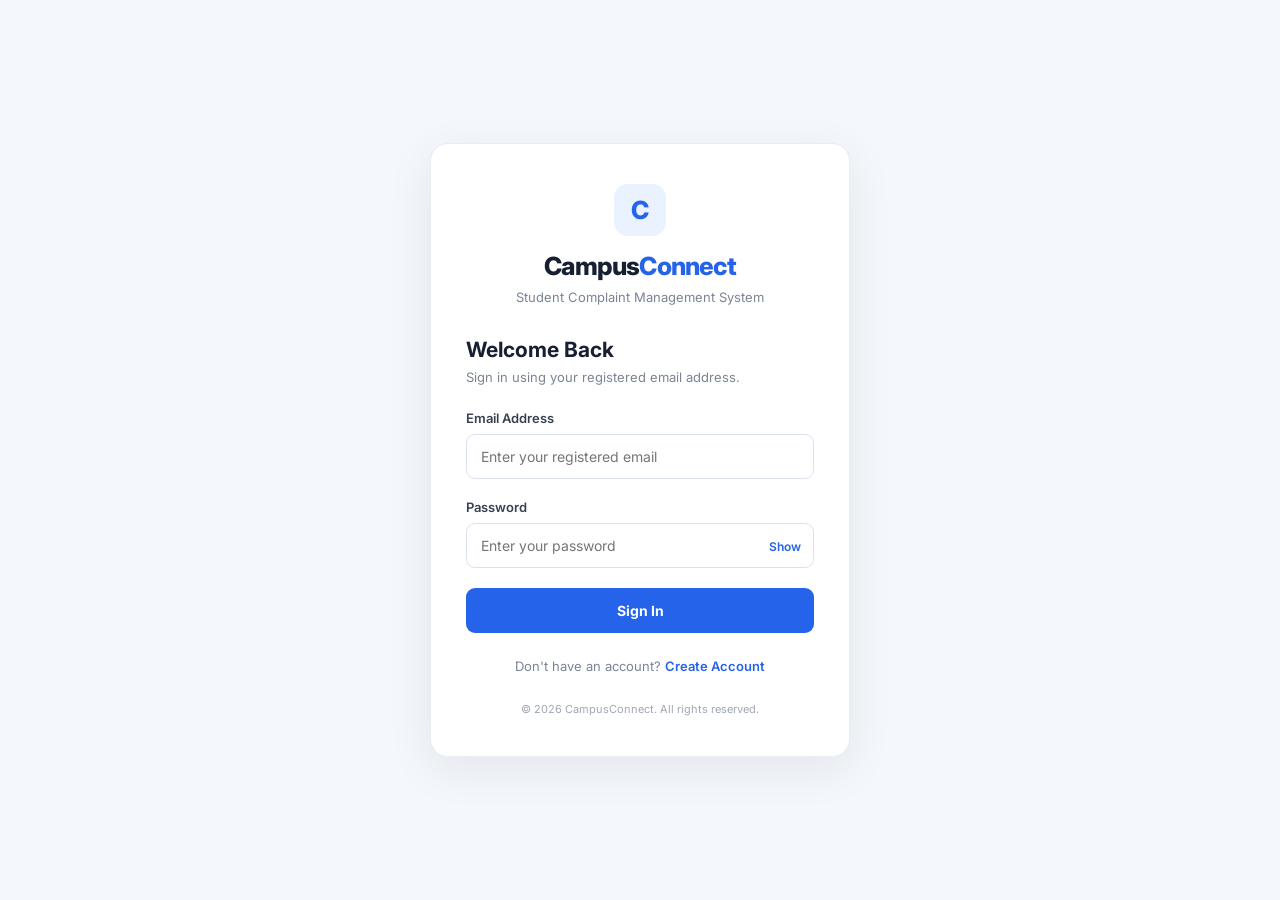
==== login.html @ ca95a3c1 "Connect registration and login page to AWS Lambda" ====
<!DOCTYPE html>
<html lang="en">
<head>
  <meta charset="UTF-8">
  <meta name="viewport" content="width=device-width, initial-scale=1.0">
  <title>CampusConnect | Login</title>

  <link rel="preconnect" href="https://fonts.googleapis.com">
  <link rel="preconnect" href="https://fonts.gstatic.com" crossorigin>
  <link href="https://fonts.googleapis.com/css2?family=Inter:wght@400;500;600;700;800&display=swap" rel="stylesheet">

  <style>
    * {
      margin: 0;
      padding: 0;
      box-sizing: border-box;
      font-family: 'Inter', sans-serif;
    }

    body {
      min-height: 100vh;
      background: #f4f7fb;
      display: flex;
      align-items: center;
      justify-content: center;
      padding: 20px;
      color: #172033;
    }

    .login-container {
      width: 100%;
      max-width: 420px;
      background: #ffffff;
      padding: 40px 35px;
      border-radius: 18px;
      box-shadow: 0 12px 45px rgba(20, 35, 65, 0.08);
      border: 1px solid #e9edf4;
    }

    /* Brand */

    .brand {
      text-align: center;
      margin-bottom: 32px;
    }

    .brand-icon {
      width: 52px;
      height: 52px;
      background: #eaf1ff;
      color: #2563eb;
      border-radius: 14px;
      display: flex;
      align-items: center;
      justify-content: center;
      font-size: 25px;
      font-weight: 800;
      margin: 0 auto 15px;
    }

    .brand h1 {
      font-size: 25px;
      font-weight: 800;
      letter-spacing: -0.8px;
    }

    .brand h1 span {
      color: #2563eb;
    }

    .brand p {
      color: #7b8496;
      font-size: 13px;
      margin-top: 8px;
    }

    /* Heading */

    .heading {
      margin-bottom: 25px;
    }

    .heading h2 {
      font-size: 21px;
      margin-bottom: 7px;
    }

    .heading p {
      font-size: 13px;
      color: #7b8496;
    }

    /* Form */

    .form-group {
      margin-bottom: 20px;
    }

    label {
      display: block;
      font-size: 13px;
      font-weight: 600;
      margin-bottom: 8px;
      color: #374151;
    }

    input {
      width: 100%;
      padding: 13px 14px;
      border: 1px solid #dce2eb;
      border-radius: 9px;
      font-size: 14px;
      outline: none;
      background: #ffffff;
      color: #172033;
      transition: 0.2s;
    }

    input:focus {
      border-color: #2563eb;
      box-shadow: 0 0 0 3px rgba(37, 99, 235, 0.1);
    }

    /* Password */

    .password-wrapper {
      position: relative;
    }

    .password-wrapper input {
      padding-right: 65px;
    }

    .toggle-password {
      position: absolute;
      right: 13px;
      top: 50%;
      transform: translateY(-50%);
      border: none;
      background: none;
      color: #2563eb;
      font-size: 12px;
      font-weight: 600;
      cursor: pointer;
    }

    /* Login Button */

    .login-btn {
      width: 100%;
      padding: 14px;
      background: #2563eb;
      color: white;
      border: none;
      border-radius: 9px;
      font-size: 14px;
      font-weight: 700;
      cursor: pointer;
      transition: 0.2s;
    }

    .login-btn:hover {
      background: #1d4ed8;
      transform: translateY(-1px);
    }

    /* Message */

    .message {
      display: none;
      padding: 12px;
      border-radius: 8px;
      font-size: 12px;
      margin-top: 15px;
      line-height: 1.5;
    }

    /* Register */

    .register-link {
      text-align: center;
      margin-top: 25px;
      color: #7b8496;
      font-size: 13px;
    }

    a {
      color: #2563eb;
      text-decoration: none;
      font-weight: 600;
    }

    a:hover {
      text-decoration: underline;
    }

    /* Footer */

    .footer {
      text-align: center;
      color: #a0a7b4;
      font-size: 11px;
      margin-top: 28px;
    }

    /* Mobile */

    @media (max-width: 480px) {
      .login-container {
        padding: 32px 23px;
      }
    }
  </style>
</head>

<body>

  <div class="login-container">

    <!-- Brand -->
    <div class="brand">
      <div class="brand-icon">C</div>

      <h1>Campus<span>Connect</span></h1>

      <p>Student Complaint Management System</p>
    </div>

    <!-- Heading -->
    <div class="heading">
      <h2>Welcome Back</h2>
      <p>Sign in using your registered email address.</p>
    </div>

    <!-- Login Form -->
    <form id="loginForm">

      <!-- Email -->
      <div class="form-group">
        <label for="email">Email Address</label>

        <input
          type="email"
          id="email"
          placeholder="Enter your registered email"
          autocomplete="username"
          required
        >
      </div>

      <!-- Password -->
      <div class="form-group">
        <label for="password">Password</label>

        <div class="password-wrapper">
          <input
            type="password"
            id="password"
            placeholder="Enter your password"
            autocomplete="current-password"
            required
          >

          <button
            type="button"
            class="toggle-password"
            id="togglePassword"
          >
            Show
          </button>
        </div>
      </div>

      <!-- Sign In -->
      <button type="submit" class="login-btn">
        Sign In
      </button>

      <div class="message" id="message" role="status"></div>

    </form>

    <!-- Registration Link -->
    <div class="register-link">
      Don't have an account?
      <a href="register.html">Create Account</a>
    </div>

    <!-- Footer -->
    <div class="footer">
      © 2026 CampusConnect. All rights reserved.
    </div>

  </div>

  <script>

    // Show / Hide Password
    const password = document.getElementById("password");

    const togglePassword =
      document.getElementById("togglePassword");

    togglePassword.addEventListener("click", function () {

      const isHidden = password.type === "password";

      password.type = isHidden ? "text" : "password";

      togglePassword.textContent =
        isHidden ? "Hide" : "Show";

    });


    // Login Form
    const loginForm = document.getElementById("loginForm");

    const message = document.getElementById("message");

    loginForm.addEventListener("submit", function (event) {

      event.preventDefault();

      const email =
        document.getElementById("email").value.trim();

      const passwordValue = password.value;

      if (!email || !passwordValue) {
        return;
      }

      message.style.display = "block";
      message.style.background = "#fff7e6";
      message.style.color = "#946200";

      message.textContent =
        "Login interface is ready. Connect Amazon Cognito to authenticate your account and retrieve your registered role.";

    });

  </script>

</body>
</html>
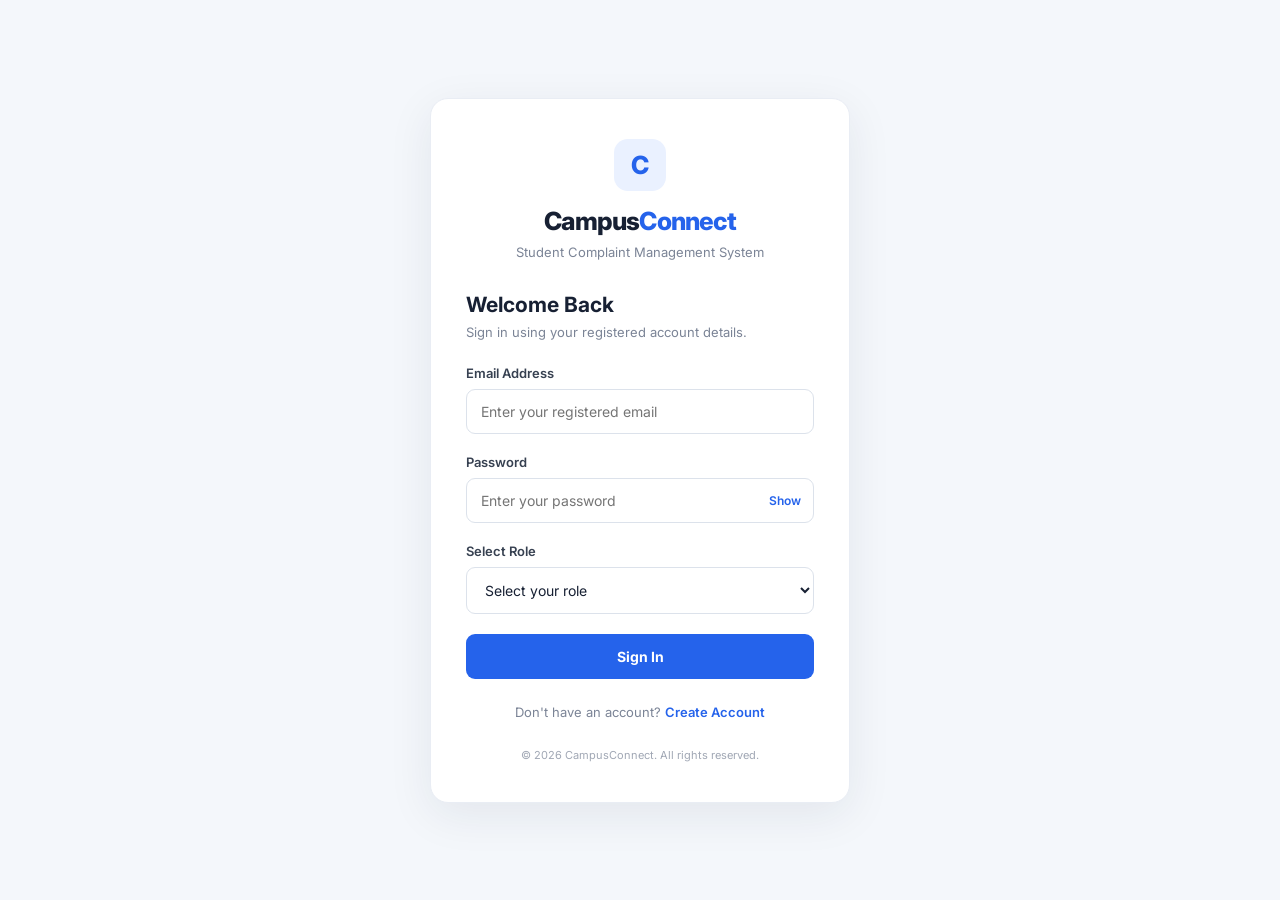
==== commit eb89a1b3: "Update Role Selection" ====
--- a/login.html
+++ b/login.html
@@ -37,12 +37,7 @@
       border: 1px solid #e9edf4;
     }
 
-    /* Brand */
-
-    .brand {
-      text-align: center;
-      margin-bottom: 32px;
-    }
+    .brand { text-align: center; margin-bottom: 32px; }
 
     .brand-icon {
       width: 52px;
@@ -64,37 +59,12 @@
       letter-spacing: -0.8px;
     }
 
-    .brand h1 span {
-      color: #2563eb;
-    }
-
-    .brand p {
-      color: #7b8496;
-      font-size: 13px;
-      margin-top: 8px;
-    }
-
-    /* Heading */
-
-    .heading {
-      margin-bottom: 25px;
-    }
-
-    .heading h2 {
-      font-size: 21px;
-      margin-bottom: 7px;
-    }
-
-    .heading p {
-      font-size: 13px;
-      color: #7b8496;
-    }
-
-    /* Form */
-
-    .form-group {
-      margin-bottom: 20px;
-    }
+    .brand h1 span { color: #2563eb; }
+    .brand p { color: #7b8496; font-size: 13px; margin-top: 8px; }
+    .heading { margin-bottom: 25px; }
+    .heading h2 { font-size: 21px; margin-bottom: 7px; }
+    .heading p { font-size: 13px; color: #7b8496; }
+    .form-group { margin-bottom: 20px; }
 
     label {
       display: block;
@@ -104,7 +74,7 @@
       color: #374151;
     }
 
-    input {
+    input, select {
       width: 100%;
       padding: 13px 14px;
       border: 1px solid #dce2eb;
@@ -116,20 +86,13 @@
       transition: 0.2s;
     }
 
-    input:focus {
+    input:focus, select:focus {
       border-color: #2563eb;
       box-shadow: 0 0 0 3px rgba(37, 99, 235, 0.1);
     }
 
-    /* Password */
-
-    .password-wrapper {
-      position: relative;
-    }
-
-    .password-wrapper input {
-      padding-right: 65px;
-    }
+    .password-wrapper { position: relative; }
+    .password-wrapper input { padding-right: 65px; }
 
     .toggle-password {
       position: absolute;
@@ -144,8 +107,6 @@
       cursor: pointer;
     }
 
-    /* Login Button */
-
     .login-btn {
       width: 100%;
       padding: 14px;
@@ -164,7 +125,11 @@
       transform: translateY(-1px);
     }
 
-    /* Message */
+    .login-btn:disabled {
+      opacity: 0.65;
+      cursor: not-allowed;
+      transform: none;
+    }
 
     .message {
       display: none;
@@ -175,8 +140,6 @@
       line-height: 1.5;
     }
 
-    /* Register */
-
     .register-link {
       text-align: center;
       margin-top: 25px;
@@ -190,11 +153,7 @@
       font-weight: 600;
     }
 
-    a:hover {
-      text-decoration: underline;
-    }
-
-    /* Footer */
+    a:hover { text-decoration: underline; }
 
     .footer {
       text-align: center;
@@ -203,42 +162,30 @@
       margin-top: 28px;
     }
 
-    /* Mobile */
-
     @media (max-width: 480px) {
-      .login-container {
-        padding: 32px 23px;
-      }
+      .login-container { padding: 32px 23px; }
     }
   </style>
 </head>
 
 <body>
-
   <div class="login-container">
 
-    <!-- Brand -->
     <div class="brand">
       <div class="brand-icon">C</div>
-
       <h1>Campus<span>Connect</span></h1>
-
       <p>Student Complaint Management System</p>
     </div>
 
-    <!-- Heading -->
     <div class="heading">
       <h2>Welcome Back</h2>
-      <p>Sign in using your registered email address.</p>
+      <p>Sign in using your registered account details.</p>
     </div>
 
-    <!-- Login Form -->
     <form id="loginForm">
 
-      <!-- Email -->
       <div class="form-group">
         <label for="email">Email Address</label>
-
         <input
           type="email"
           id="email"
@@ -248,7 +195,6 @@
         >
       </div>
 
-      <!-- Password -->
       <div class="form-group">
         <label for="password">Password</label>
 
@@ -271,22 +217,35 @@
         </div>
       </div>
 
-      <!-- Sign In -->
-      <button type="submit" class="login-btn">
+      <div class="form-group">
+        <label for="role">Select Role</label>
+
+        <select id="role" required>
+          <option value="">Select your role</option>
+          <option value="student">Student</option>
+          <option value="analyst">Analyst</option>
+          <option value="administrator">Administrator</option>
+        </select>
+      </div>
+
+      <button type="submit" class="login-btn" id="loginBtn">
         Sign In
       </button>
 
-      <div class="message" id="message" role="status"></div>
+      <div
+        class="message"
+        id="message"
+        role="status"
+        aria-live="polite"
+      ></div>
 
     </form>
 
-    <!-- Registration Link -->
     <div class="register-link">
       Don't have an account?
       <a href="register.html">Create Account</a>
     </div>
 
-    <!-- Footer -->
     <div class="footer">
       © 2026 CampusConnect. All rights reserved.
     </div>
@@ -294,52 +253,130 @@
   </div>
 
   <script>
-
-    // Show / Hide Password
-    const password = document.getElementById("password");
-
-    const togglePassword =
-      document.getElementById("togglePassword");
+    const API_BASE =
+      "https://t7jsqlniysev7enb3elizqhe7a0hjezy.lambda-url.us-east-1.on.aws";
+
+    const passwordInput = document.getElementById("password");
+    const togglePassword = document.getElementById("togglePassword");
 
     togglePassword.addEventListener("click", function () {
-
-      const isHidden = password.type === "password";
-
-      password.type = isHidden ? "text" : "password";
-
-      togglePassword.textContent =
-        isHidden ? "Hide" : "Show";
-
+      const isHidden = passwordInput.type === "password";
+
+      passwordInput.type = isHidden ? "text" : "password";
+      togglePassword.textContent = isHidden ? "Hide" : "Show";
     });
 
-
-    // Login Form
     const loginForm = document.getElementById("loginForm");
-
     const message = document.getElementById("message");
-
-    loginForm.addEventListener("submit", function (event) {
-
+    const loginBtn = document.getElementById("loginBtn");
+
+    function showMessage(text, type) {
+      message.style.display = "block";
+      message.textContent = text;
+
+      if (type === "success") {
+        message.style.background = "#eafaf0";
+        message.style.color = "#18743b";
+      } else if (type === "error") {
+        message.style.background = "#fff0f0";
+        message.style.color = "#c62828";
+      } else {
+        message.style.background = "#fff7e6";
+        message.style.color = "#946200";
+      }
+    }
+
+    loginForm.addEventListener("submit", async function (event) {
       event.preventDefault();
 
-      const email =
-        document.getElementById("email").value.trim();
-
-      const passwordValue = password.value;
-
-      if (!email || !passwordValue) {
+      const email = document.getElementById("email")
+        .value.trim().toLowerCase();
+
+      const password = passwordInput.value;
+      const role = document.getElementById("role").value;
+
+      if (!email || !password || !role) {
+        showMessage(
+          "Please enter your email, password and select your role.",
+          "error"
+        );
         return;
       }
 
-      message.style.display = "block";
-      message.style.background = "#fff7e6";
-      message.style.color = "#946200";
-
-      message.textContent =
-        "Login interface is ready. Connect Amazon Cognito to authenticate your account and retrieve your registered role.";
-
+      loginBtn.disabled = true;
+      loginBtn.textContent = "Signing In...";
+      message.style.display = "none";
+
+      try {
+        const apiResponse = await fetch(`${API_BASE}/login`, {
+          method: "POST",
+          headers: {
+            "Content-Type": "application/json"
+          },
+          body: JSON.stringify({
+            email: email,
+            password: password,
+            role: role
+          })
+        });
+
+        const result = await apiResponse.json();
+
+        if (!apiResponse.ok) {
+          throw new Error(
+            result.error ||
+            result.message ||
+            "Login failed. Please check your credentials and selected role."
+          );
+        }
+
+        if (!result.token || !result.user) {
+          throw new Error("Invalid login response from server.");
+        }
+
+        // Confirm the server returned the selected role
+        if (result.user.role !== role) {
+          throw new Error("The selected role does not match your account.");
+        }
+
+        sessionStorage.setItem("campusToken", result.token);
+
+        sessionStorage.setItem(
+          "campusUser",
+          JSON.stringify(result.user)
+        );
+
+        const expiresIn = Number(result.expires_in) || 3600;
+
+        sessionStorage.setItem(
+          "campusTokenExpiry",
+          String(Date.now() + (expiresIn * 1000))
+        );
+
+        showMessage(
+          "Login successful! Redirecting to CampusConnect...",
+          "success"
+        );
+
+        loginBtn.textContent = "Login Successful";
+
+        setTimeout(function () {
+          window.location.href = "index.html";
+        }, 1000);
+
+      } catch (error) {
+        console.error("Login error:", error);
+
+        showMessage(
+          error.message ||
+          "Unable to connect to the server. Please try again.",
+          "error"
+        );
+
+        loginBtn.disabled = false;
+        loginBtn.textContent = "Sign In";
+      }
     });
-
   </script>
 
 </body>
